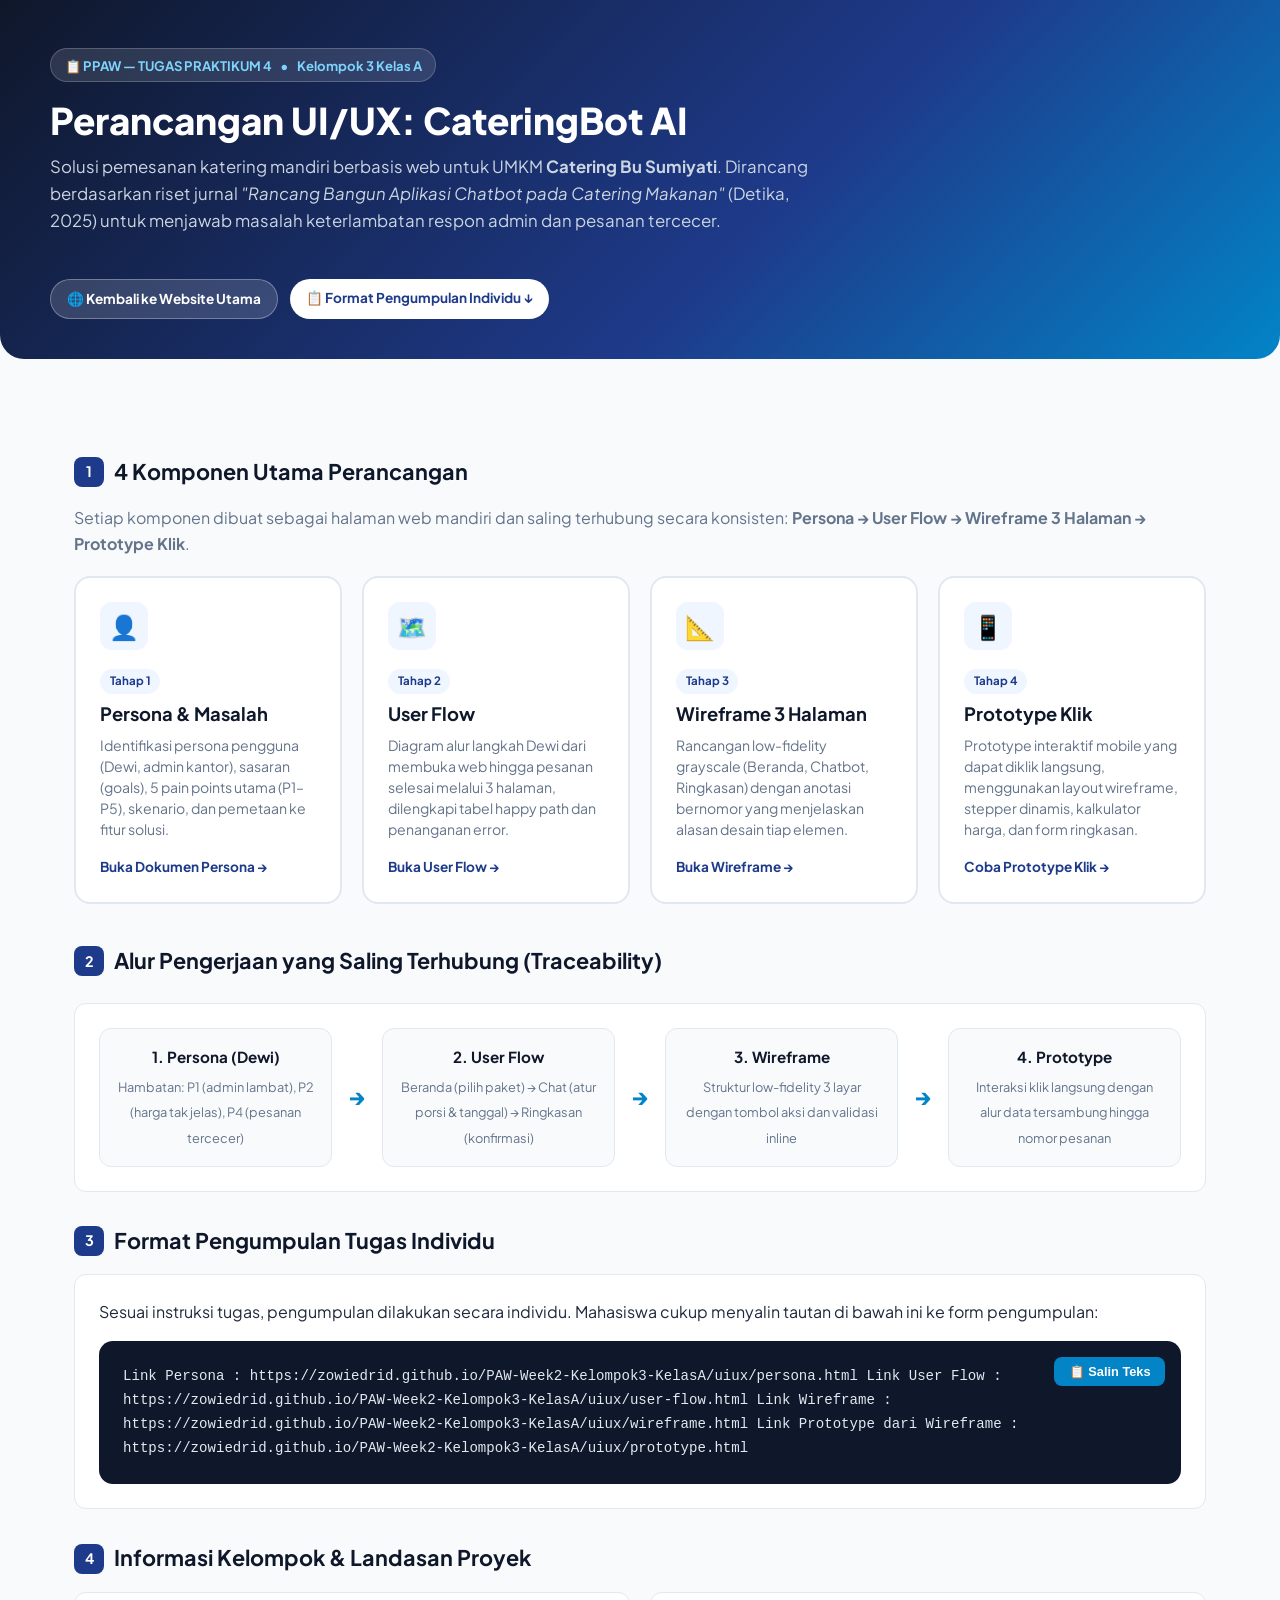
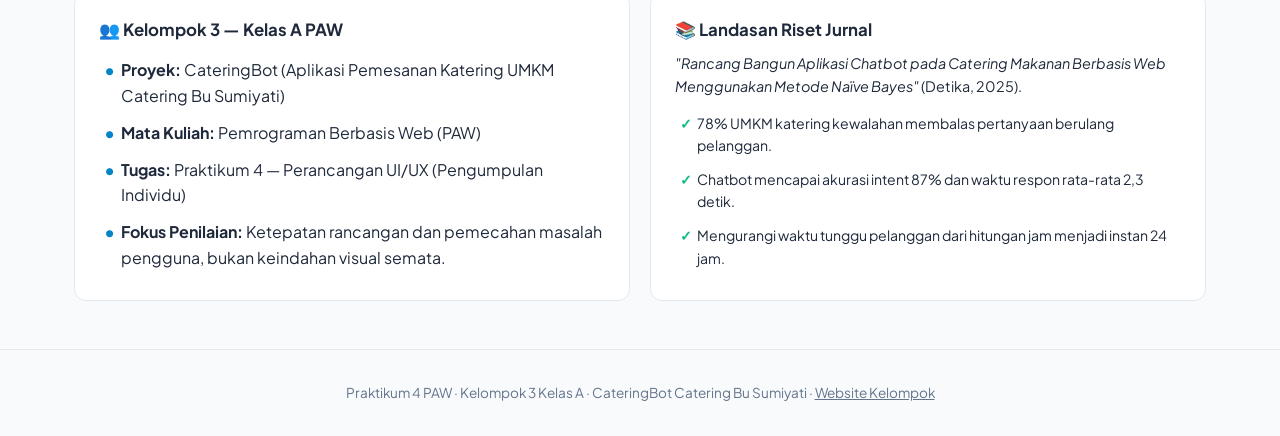
==== uiux/index.html @ da2c3218 "feat(uiux): pengerjaan praktikum 4 perancangan UI/UX (persona, user flow, wireframe, prototype)" ====
<!DOCTYPE html>
<html lang="id">
<head>
  <meta charset="UTF-8">
  <meta name="viewport" content="width=device-width, initial-scale=1.0">
  <meta name="description" content="Dokumentasi Perancangan UI/UX CateringBot - Praktikum 4 Pemrograman Berbasis Web (PAW) Kelompok 3 Kelas A.">
  <title>Praktikum 4: Perancangan UI/UX — CateringBot Kelompok 3</title>
  <link rel="preconnect" href="https://fonts.googleapis.com">
  <link href="https://fonts.googleapis.com/css2?family=Plus+Jakarta+Sans:wght@400;600;700;800&display=swap" rel="stylesheet">
  <link rel="stylesheet" href="uiux.css">
  <style>
    .hero-banner {
      background: linear-gradient(135deg, #0f172a 0%, #1e3a8a 60%, #0284c7 100%);
      color: #fff;
      padding: 3rem 1.5rem 2.5rem;
      border-radius: 0 0 24px 24px;
      margin-bottom: 2rem;
    }
    .hero-banner .inner { max-width: 1180px; margin: 0 auto; }
    .badge-hub {
      display: inline-flex; align-items: center; gap: .5rem;
      background: rgba(255,255,255,.12); border: 1px solid rgba(255,255,255,.2);
      padding: .35rem .85rem; border-radius: 999px; font-size: .82rem; font-weight: 700;
      color: #7dd3fc; margin-bottom: 1rem;
    }
    .hero-banner h1 { font-size: 2.3rem; line-height: 1.2; margin-bottom: .75rem; font-weight: 800; }
    .hero-banner p { font-size: 1.05rem; color: #cbd5e1; max-width: 780px; line-height: 1.6; }

    .nav-grid {
      display: grid;
      grid-template-columns: repeat(4, 1fr);
      gap: 1.25rem;
      margin-bottom: 2.5rem;
    }
    .hub-card {
      background: #fff;
      border: 2px solid var(--border);
      border-radius: 16px;
      padding: 1.5rem;
      display: flex;
      flex-direction: column;
      justify-content: space-between;
      transition: transform .2s ease, border-color .2s ease, box-shadow .2s ease;
      text-decoration: none;
      color: inherit;
    }
    .hub-card:hover {
      transform: translateY(-4px);
      border-color: var(--sky);
      box-shadow: 0 12px 24px -10px rgba(2, 132, 199, 0.25);
    }
    .hub-card .icon-box {
      width: 48px; height: 48px; border-radius: 12px;
      background: #eff6ff; color: var(--blue);
      display: flex; align-items: center; justify-content: center;
      font-size: 1.5rem; margin-bottom: 1rem;
    }
    .hub-card h3 { font-size: 1.15rem; color: var(--navy); margin-bottom: .4rem; }
    .hub-card p { font-size: .88rem; color: var(--muted); line-height: 1.5; margin-bottom: 1rem; flex-grow: 1; }
    .hub-card .card-cta {
      display: inline-flex; align-items: center; gap: .3rem;
      font-size: .85rem; font-weight: 700; color: var(--blue);
    }

    .copy-box {
      background: #0f172a;
      color: #e2e8f0;
      border-radius: 14px;
      padding: 1.5rem;
      margin-top: 1rem;
      position: relative;
      font-family: ui-monospace, SFMono-Regular, Menlo, Monaco, Consolas, monospace;
      font-size: .88rem;
      line-height: 1.7;
    }
    .copy-btn {
      position: absolute;
      top: 1rem;
      right: 1rem;
      background: #0284c7;
      color: #fff;
      border: none;
      padding: .45rem .9rem;
      border-radius: 8px;
      font-weight: 700;
      font-size: .8rem;
      cursor: pointer;
      display: inline-flex;
      align-items: center;
      gap: .3rem;
    }
    .copy-btn:hover { background: #0369a1; }

    .chain-flow {
      display: flex;
      align-items: center;
      justify-content: space-between;
      gap: 1rem;
      background: #fff;
      border: 1px solid var(--border);
      border-radius: var(--radius);
      padding: 1.5rem;
      margin: 1.5rem 0;
      overflow-x: auto;
    }
    .chain-node {
      flex: 1;
      min-width: 180px;
      background: #f8fafc;
      border: 1px solid var(--border);
      border-radius: 12px;
      padding: 1rem;
      text-align: center;
    }
    .chain-node b { display: block; color: var(--navy); font-size: .95rem; margin-bottom: .25rem; }
    .chain-node span { font-size: .8rem; color: var(--muted); }
    .chain-arrow { font-size: 1.4rem; color: var(--sky); font-weight: 800; }

    @media (max-width: 960px) {
      .nav-grid { grid-template-columns: repeat(2, 1fr); }
    }
    @media (max-width: 600px) {
      .nav-grid { grid-template-columns: 1fr; }
      .hero-banner h1 { font-size: 1.75rem; }
    }
  </style>
</head>
<body>
  <header class="hero-banner">
    <div class="inner">
      <div class="badge-hub">
        <span>📋 PPAW — TUGAS PRAKTIKUM 4</span>
        <span>•</span>
        <span>Kelompok 3 Kelas A</span>
      </div>
      <h1>Perancangan UI/UX: CateringBot AI</h1>
      <p>
        Solusi pemesanan katering mandiri berbasis web untuk UMKM <strong>Catering Bu Sumiyati</strong>.
        Dirancang berdasarkan riset jurnal <em>"Rancang Bangun Aplikasi Chatbot pada Catering Makanan"</em> (Detika, 2025)
        untuk menjawab masalah keterlambatan respon admin dan pesanan tercecer.
      </p>
      <div style="margin-top:1.5rem; display:flex; gap:.75rem; flex-wrap:wrap;">
        <a href="../index.html" class="step-nav" style="text-decoration:none;">
          <span style="background:rgba(255,255,255,.15); color:#fff; border:1px solid rgba(255,255,255,.3); padding:.5rem 1rem; border-radius:999px; font-weight:700; font-size:.85rem;">🌐 Kembali ke Website Utama</span>
        </a>
        <a href="#pengumpulan" class="step-nav" style="text-decoration:none;">
          <span style="background:#fff; color:var(--blue); padding:.5rem 1rem; border-radius:999px; font-weight:700; font-size:.85rem;">📋 Format Pengumpulan Individu ↓</span>
        </a>
      </div>
    </div>
  </header>

  <main class="container">
    <!-- 4 KOMPONEN UTAMA -->
    <h2 class="sec"><span class="num">1</span> 4 Komponen Utama Perancangan</h2>
    <p class="muted" style="margin-bottom:1.25rem;">
      Setiap komponen dibuat sebagai halaman web mandiri dan saling terhubung secara konsisten:
      <strong>Persona → User Flow → Wireframe 3 Halaman → Prototype Klik</strong>.
    </p>

    <div class="nav-grid">
      <!-- TAHAP 1 -->
      <a href="persona.html" class="hub-card">
        <div>
          <div class="icon-box">👤</div>
          <span class="tag">Tahap 1</span>
          <h3>Persona &amp; Masalah</h3>
          <p>Identifikasi persona pengguna (Dewi, admin kantor), sasaran (goals), 5 pain points utama (P1–P5), skenario, dan pemetaan ke fitur solusi.</p>
        </div>
        <div class="card-cta">Buka Dokumen Persona →</div>
      </a>

      <!-- TAHAP 2 -->
      <a href="user-flow.html" class="hub-card">
        <div>
          <div class="icon-box">🗺️</div>
          <span class="tag">Tahap 2</span>
          <h3>User Flow</h3>
          <p>Diagram alur langkah Dewi dari membuka web hingga pesanan selesai melalui 3 halaman, dilengkapi tabel happy path dan penanganan error.</p>
        </div>
        <div class="card-cta">Buka User Flow →</div>
      </a>

      <!-- TAHAP 3 -->
      <a href="wireframe.html" class="hub-card">
        <div>
          <div class="icon-box">📐</div>
          <span class="tag">Tahap 3</span>
          <h3>Wireframe 3 Halaman</h3>
          <p>Rancangan low-fidelity grayscale (Beranda, Chatbot, Ringkasan) dengan anotasi bernomor yang menjelaskan alasan desain tiap elemen.</p>
        </div>
        <div class="card-cta">Buka Wireframe →</div>
      </a>

      <!-- TAHAP 4 -->
      <a href="prototype.html" class="hub-card">
        <div>
          <div class="icon-box">📱</div>
          <span class="tag">Tahap 4</span>
          <h3>Prototype Klik</h3>
          <p>Prototype interaktif mobile yang dapat diklik langsung, menggunakan layout wireframe, stepper dinamis, kalkulator harga, dan form ringkasan.</p>
        </div>
        <div class="card-cta">Coba Prototype Klik →</div>
      </a>
    </div>

    <!-- KETERHUBUNGAN ALUR -->
    <h2 class="sec"><span class="num">2</span> Alur Pengerjaan yang Saling Terhubung (Traceability)</h2>
    <div class="chain-flow">
      <div class="chain-node">
        <b>1. Persona (Dewi)</b>
        <span>Hambatan: P1 (admin lambat), P2 (harga tak jelas), P4 (pesanan tercecer)</span>
      </div>
      <div class="chain-arrow">→</div>
      <div class="chain-node">
        <b>2. User Flow</b>
        <span>Beranda (pilih paket) → Chat (atur porsi &amp; tanggal) → Ringkasan (konfirmasi)</span>
      </div>
      <div class="chain-arrow">→</div>
      <div class="chain-node">
        <b>3. Wireframe</b>
        <span>Struktur low-fidelity 3 layar dengan tombol aksi dan validasi inline</span>
      </div>
      <div class="chain-arrow">→</div>
      <div class="chain-node">
        <b>4. Prototype</b>
        <span>Interaksi klik langsung dengan alur data tersambung hingga nomor pesanan</span>
      </div>
    </div>

    <!-- FORMAT PENGUMPULAN INDIVIDU -->
    <h2 class="sec" id="pengumpulan"><span class="num">3</span> Format Pengumpulan Tugas Individu</h2>
    <div class="card">
      <p style="margin-bottom:.5rem;">
        Sesuai instruksi tugas, pengumpulan dilakukan secara individu. Mahasiswa cukup menyalin tautan di bawah ini ke form pengumpulan:
      </p>

      <div class="copy-box">
        <button class="copy-btn" onclick="copyLinks()">📋 Salin Teks</button>
        <div id="copy-text">Link Persona : https://zowiedrid.github.io/PAW-Week2-Kelompok3-KelasA/uiux/persona.html
Link User Flow : https://zowiedrid.github.io/PAW-Week2-Kelompok3-KelasA/uiux/user-flow.html
Link Wireframe : https://zowiedrid.github.io/PAW-Week2-Kelompok3-KelasA/uiux/wireframe.html
Link Prototype dari Wireframe : https://zowiedrid.github.io/PAW-Week2-Kelompok3-KelasA/uiux/prototype.html</div>
      </div>
      <div id="copy-status" style="margin-top:.5rem; font-size:.85rem; color:#047857; font-weight:700; display:none;">
        ✓ Format tautan berhasil disalin ke clipboard!
      </div>
    </div>

    <!-- INFORMASI KELOMPOK -->
    <h2 class="sec"><span class="num">4</span> Informasi Kelompok &amp; Landasan Proyek</h2>
    <div class="grid-2">
      <div class="card">
        <h3 style="font-size:1.05rem; margin-bottom:.5rem;">👥 Kelompok 3 — Kelas A PAW</h3>
        <ul class="clean">
          <li><strong>Proyek:</strong> CateringBot (Aplikasi Pemesanan Katering UMKM Catering Bu Sumiyati)</li>
          <li><strong>Mata Kuliah:</strong> Pemrograman Berbasis Web (PAW)</li>
          <li><strong>Tugas:</strong> Praktikum 4 — Perancangan UI/UX (Pengumpulan Individu)</li>
          <li><strong>Fokus Penilaian:</strong> Ketepatan rancangan dan pemecahan masalah pengguna, bukan keindahan visual semata.</li>
        </ul>
      </div>
      <div class="card">
        <h3 style="font-size:1.05rem; margin-bottom:.5rem;">📚 Landasan Riset Jurnal</h3>
        <p style="font-size:.9rem; color:var(--text); line-height:1.6;">
          <em>"Rancang Bangun Aplikasi Chatbot pada Catering Makanan Berbasis Web Menggunakan Metode Naïve Bayes"</em> (Detika, 2025).
        </p>
        <ul class="clean good" style="margin-top:.5rem; font-size:.88rem;">
          <li>78% UMKM katering kewalahan membalas pertanyaan berulang pelanggan.</li>
          <li>Chatbot mencapai akurasi intent 87% dan waktu respon rata-rata 2,3 detik.</li>
          <li>Mengurangi waktu tunggu pelanggan dari hitungan jam menjadi instan 24 jam.</li>
        </ul>
      </div>
    </div>
  </main>

  <footer class="doc-footer">
    Praktikum 4 PAW · Kelompok 3 Kelas A · CateringBot Catering Bu Sumiyati ·
    <a href="../index.html" style="color:inherit; text-decoration:underline;">Website Kelompok</a>
  </footer>

  <script>
    function copyLinks() {
      const text = document.getElementById('copy-text').innerText;
      navigator.clipboard.writeText(text).then(() => {
        const s = document.getElementById('copy-status');
        s.style.display = 'block';
        setTimeout(() => s.style.display = 'none', 3000);
      });
    }
  </script>
</body>
</html>
---- uiux/uiux.css ----
/* ==========================================================================
   PRAKTIKUM 4 - UI/UX CateringBot (Kelompok 3)
   Shared stylesheet: dokumen (persona/flow) + komponen wireframe low-fidelity
   ========================================================================== */
:root {
  --navy: #0f172a;
  --blue: #1e3a8a;
  --sky: #0284c7;
  --amber: #f59e0b;
  --green: #10b981;
  --red: #dc2626;
  --bg: #f8fafc;
  --card: #ffffff;
  --border: #e2e8f0;
  --text: #1e293b;
  --muted: #64748b;
  /* Wireframe grayscale */
  --wf-ink: #334155;
  --wf-line: #94a3b8;
  --wf-fill: #e5e7eb;
  --wf-fill-2: #f3f4f6;
  --radius: 12px;
  --font: 'Plus Jakarta Sans', -apple-system, BlinkMacSystemFont, "Segoe UI", Roboto, sans-serif;
}

*, *::before, *::after { box-sizing: border-box; margin: 0; padding: 0; }
body { font-family: var(--font); background: var(--bg); color: var(--text); line-height: 1.6; }
a { color: var(--sky); }
img { max-width: 100%; display: block; }

/* ---------- Layout dokumen ---------- */
.doc-header {
  background: linear-gradient(135deg, #0f172a 0%, #1e3a8a 60%, #0284c7 100%);
  color: #fff; padding: 2.5rem 1.5rem 2rem;
}
.doc-header .inner, .container { max-width: 1180px; margin: 0 auto; }
.container { padding: 2rem 1.5rem 3rem; }
.crumb { font-size: .8rem; letter-spacing: .08em; text-transform: uppercase; color: #7dd3fc; font-weight: 700; }
.doc-header h1 { font-size: 2rem; line-height: 1.25; margin: .4rem 0 .5rem; }
.doc-header p { color: #cbd5e1; max-width: 760px; }

.step-nav { display: flex; flex-wrap: wrap; gap: .5rem; margin-top: 1.25rem; }
.step-nav a {
  text-decoration: none; color: #e2e8f0; font-size: .85rem; font-weight: 600;
  padding: .45rem .9rem; border-radius: 999px; border: 1px solid rgba(255,255,255,.25);
  background: rgba(255,255,255,.08);
}
.step-nav a.active, .step-nav a:hover { background: #fff; color: var(--blue); }

h2.sec { font-size: 1.35rem; color: var(--navy); margin: 2rem 0 1rem; display: flex; align-items: center; gap: .6rem; }
h2.sec .num {
  width: 30px; height: 30px; border-radius: 8px; background: var(--blue); color: #fff;
  display: inline-flex; align-items: center; justify-content: center; font-size: .9rem;
}
.card { background: var(--card); border: 1px solid var(--border); border-radius: var(--radius); padding: 1.5rem; }
.grid-2 { display: grid; grid-template-columns: repeat(2, 1fr); gap: 1.25rem; }
.grid-3 { display: grid; grid-template-columns: repeat(3, 1fr); gap: 1.25rem; }
.tag { display: inline-block; font-size: .72rem; font-weight: 700; padding: .2rem .6rem; border-radius: 999px; background: #eff6ff; color: var(--blue); margin: 0 .3rem .3rem 0; }
.tag.red { background: #fef2f2; color: var(--red); }
.tag.green { background: #ecfdf5; color: #047857; }
.tag.amber { background: #fffbeb; color: #b45309; }
.muted { color: var(--muted); }
ul.clean { list-style: none; }
ul.clean li { padding: .35rem 0 .35rem 1.4rem; position: relative; }
ul.clean li::before { content: "•"; position: absolute; left: .3rem; color: var(--sky); font-weight: 800; }
ul.clean.bad li::before { content: "✕"; color: var(--red); font-size: .8rem; top: .45rem; }
ul.clean.good li::before { content: "✓"; color: var(--green); }

table.tbl { width: 100%; border-collapse: collapse; font-size: .9rem; background: #fff; }
table.tbl th, table.tbl td { border: 1px solid var(--border); padding: .7rem .8rem; text-align: left; vertical-align: top; }
table.tbl th { background: #eff6ff; color: var(--blue); }
.tbl-wrap { overflow-x: auto; border-radius: var(--radius); }

.callout { border-left: 4px solid var(--amber); background: #fffbeb; padding: 1rem 1.25rem; border-radius: 8px; color: #78350f; }
.callout.blue { border-color: var(--sky); background: #f0f9ff; color: #0c4a6e; }

.doc-footer { text-align: center; padding: 2rem 1rem; color: var(--muted); font-size: .85rem; border-top: 1px solid var(--border); }
.next-link {
  display: inline-flex; align-items: center; gap: .4rem; margin-top: 2rem; text-decoration: none;
  background: var(--blue); color: #fff; padding: .8rem 1.3rem; border-radius: 10px; font-weight: 700;
}

/* ---------- Komponen wireframe (low-fidelity, grayscale) ---------- */
.wf-phone {
  width: 320px; min-height: 640px; background: #fff; border: 3px solid var(--wf-ink);
  border-radius: 28px; padding: 14px 12px 18px; position: relative; overflow: hidden;
  font-family: "Courier New", ui-monospace, monospace; color: var(--wf-ink); font-size: 12px;
}
.wf-notch { width: 90px; height: 6px; background: var(--wf-ink); border-radius: 6px; margin: 0 auto 10px; }
.wf-bar { display: flex; align-items: center; justify-content: space-between; border-bottom: 2px solid var(--wf-ink); padding: 6px 4px 8px; margin-bottom: 10px; font-weight: 700; }
.wf-box { border: 2px solid var(--wf-ink); border-radius: 8px; padding: 8px; margin-bottom: 8px; background: #fff; }
.wf-box.dashed { border-style: dashed; }
.wf-box.fill { background: var(--wf-fill-2); }
.wf-img {
  background: var(--wf-fill); border: 2px solid var(--wf-line); border-radius: 6px; position: relative; height: 70px;
  background-image: linear-gradient(to top right, transparent calc(50% - 1px), var(--wf-line), transparent calc(50% + 1px)),
                    linear-gradient(to top left, transparent calc(50% - 1px), var(--wf-line), transparent calc(50% + 1px));
}
.wf-line { height: 8px; background: var(--wf-fill); border-radius: 4px; margin: 5px 0; }
.wf-line.w80 { width: 80%; } .wf-line.w60 { width: 60%; } .wf-line.w40 { width: 40%; }
.wf-h { font-weight: 700; font-size: 14px; margin: 2px 0 4px; }
.wf-btn {
  display: block; width: 100%; text-align: center; border: 2px solid var(--wf-ink); border-radius: 8px;
  padding: 8px; font-weight: 700; background: var(--wf-ink); color: #fff; margin: 6px 0; font-family: inherit; font-size: 12px;
}
.wf-btn.ghost { background: #fff; color: var(--wf-ink); }
.wf-row { display: flex; gap: 6px; align-items: center; }
.wf-row > * { flex: 1; }
.wf-chip { display: inline-block; border: 2px solid var(--wf-ink); border-radius: 999px; padding: 3px 9px; margin: 3px 3px 0 0; font-size: 11px; background: #fff; }
.wf-chip.off { border-style: dashed; color: var(--wf-line); text-decoration: line-through; }
.wf-bubble { border: 2px solid var(--wf-ink); border-radius: 12px 12px 12px 2px; padding: 6px 8px; margin: 6px 40px 6px 0; background: var(--wf-fill-2); }
.wf-bubble.me { border-radius: 12px 12px 2px 12px; margin: 6px 0 6px 50px; background: #fff; text-align: right; }
.wf-input { border: 2px solid var(--wf-ink); border-radius: 6px; padding: 6px; color: var(--wf-line); margin: 4px 0; }
.wf-stepper { display: flex; gap: 4px; margin-bottom: 8px; }
.wf-stepper span { flex: 1; text-align: center; border: 2px solid var(--wf-ink); font-size: 10px; padding: 2px 0; border-radius: 4px; }
.wf-stepper span.on { background: var(--wf-ink); color: #fff; }
.wf-fab { position: absolute; right: 14px; bottom: 16px; width: 44px; height: 44px; border-radius: 50%; border: 2px solid var(--wf-ink); background: var(--wf-ink); color: #fff; display: flex; align-items: center; justify-content: center; font-weight: 700; }
.wf-total { display: flex; justify-content: space-between; font-weight: 700; border-top: 2px dashed var(--wf-ink); padding-top: 6px; margin-top: 6px; }
.wf-kv { display: flex; justify-content: space-between; margin: 3px 0; }

/* Penanda anotasi bernomor */
.pin {
  display: inline-flex; width: 20px; height: 20px; border-radius: 50%; background: var(--amber); color: #111;
  font-family: var(--font); font-size: 11px; font-weight: 800; align-items: center; justify-content: center;
  border: 2px solid #111; vertical-align: middle; margin-right: 4px; flex: none;
}

@media (max-width: 900px) {
  .grid-2, .grid-3 { grid-template-columns: 1fr; }
  .doc-header h1 { font-size: 1.6rem; }
}
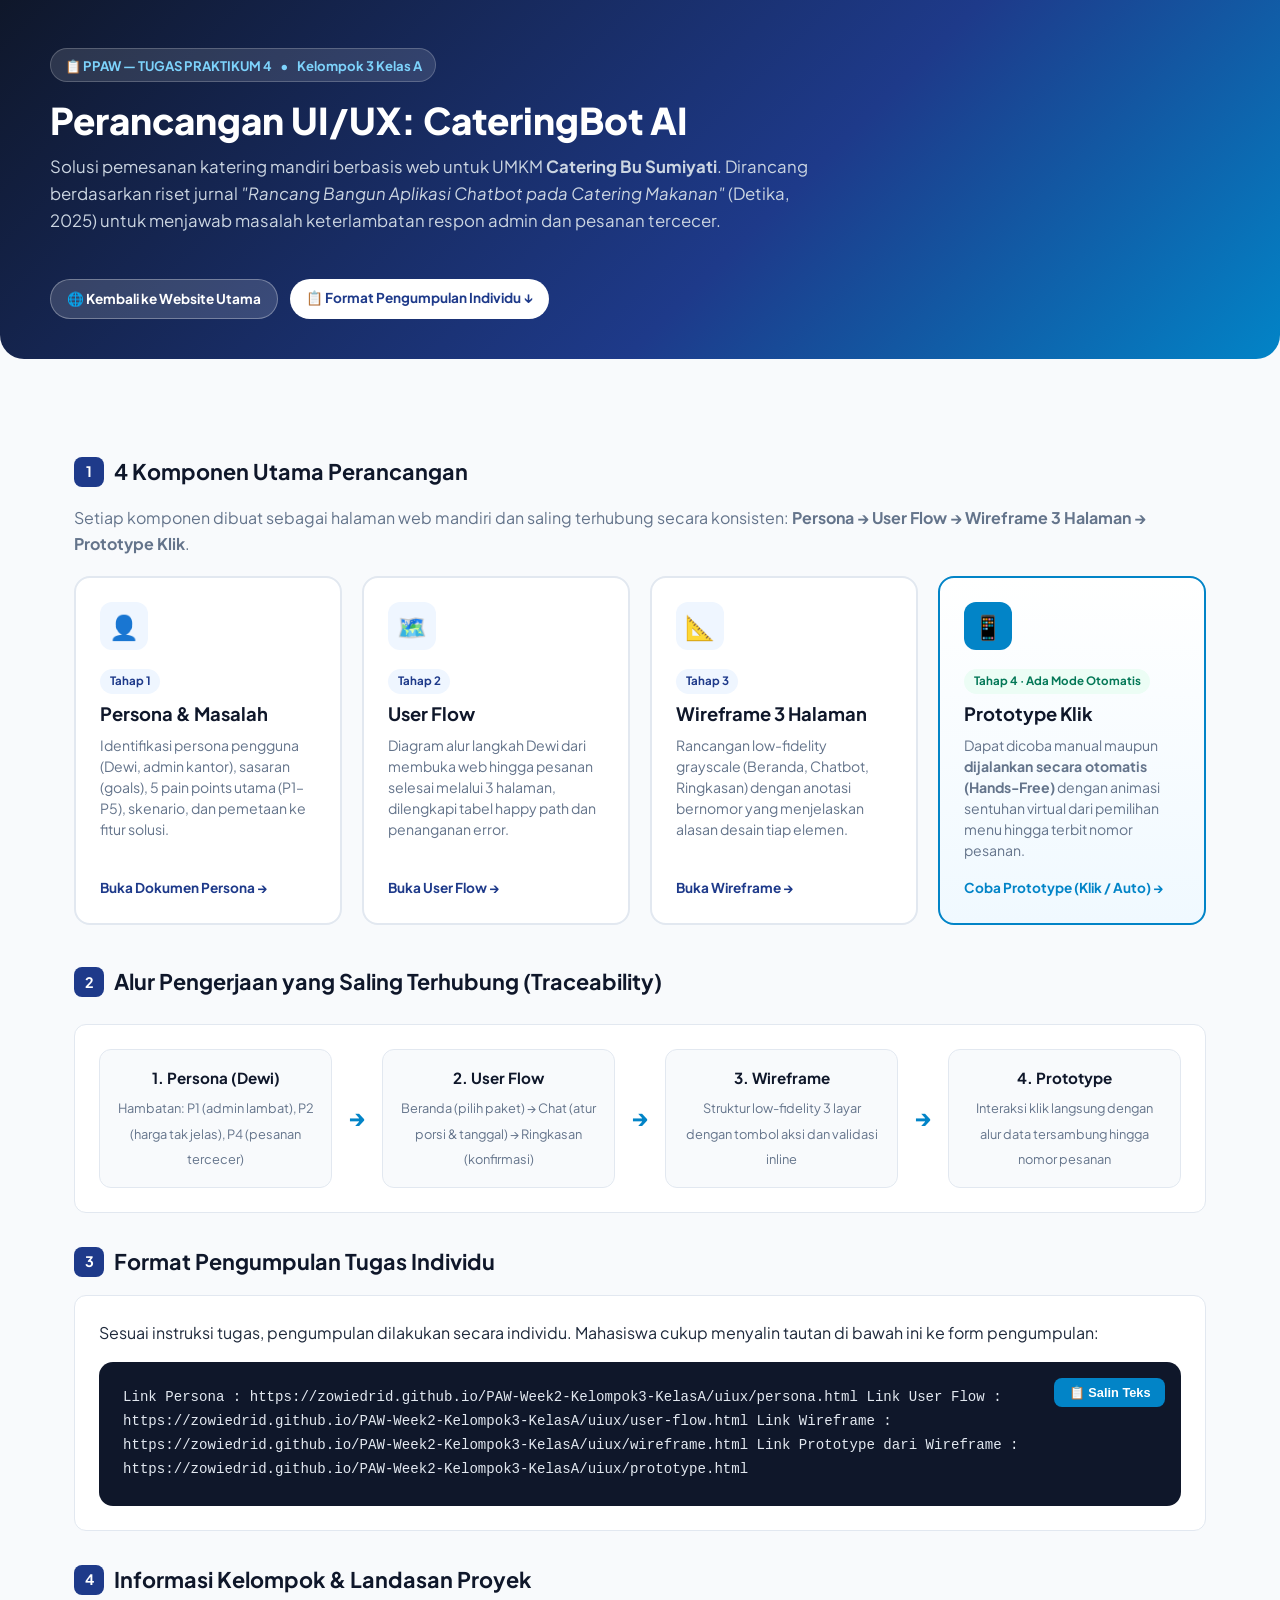
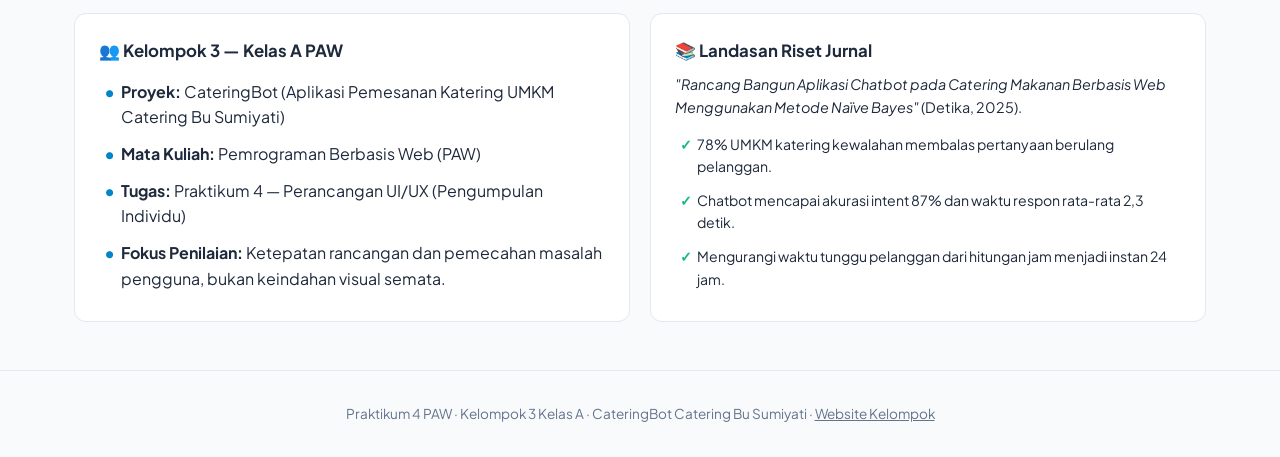
==== commit 7028ad51: "feat(prototype): add hands-free auto-play demo with virtual touch cursor and status banner" ====
--- a/uiux/index.html
+++ b/uiux/index.html
@@ -193,14 +193,14 @@
       </a>
 
       <!-- TAHAP 4 -->
-      <a href="prototype.html" class="hub-card">
-        <div>
-          <div class="icon-box">📱</div>
-          <span class="tag">Tahap 4</span>
+      <a href="prototype.html" class="hub-card" style="border-color:var(--sky); background:linear-gradient(180deg, #fff 0%, #f0f9ff 100%);">
+        <div>
+          <div class="icon-box" style="background:var(--sky); color:#fff;">📱</div>
+          <span class="tag green">Tahap 4 · Ada Mode Otomatis</span>
           <h3>Prototype Klik</h3>
-          <p>Prototype interaktif mobile yang dapat diklik langsung, menggunakan layout wireframe, stepper dinamis, kalkulator harga, dan form ringkasan.</p>
-        </div>
-        <div class="card-cta">Coba Prototype Klik →</div>
+          <p>Dapat dicoba manual maupun <strong>dijalankan secara otomatis (Hands-Free)</strong> dengan animasi sentuhan virtual dari pemilihan menu hingga terbit nomor pesanan.</p>
+        </div>
+        <div class="card-cta" style="color:var(--sky);">Coba Prototype (Klik / Auto) →</div>
       </a>
     </div>
 
